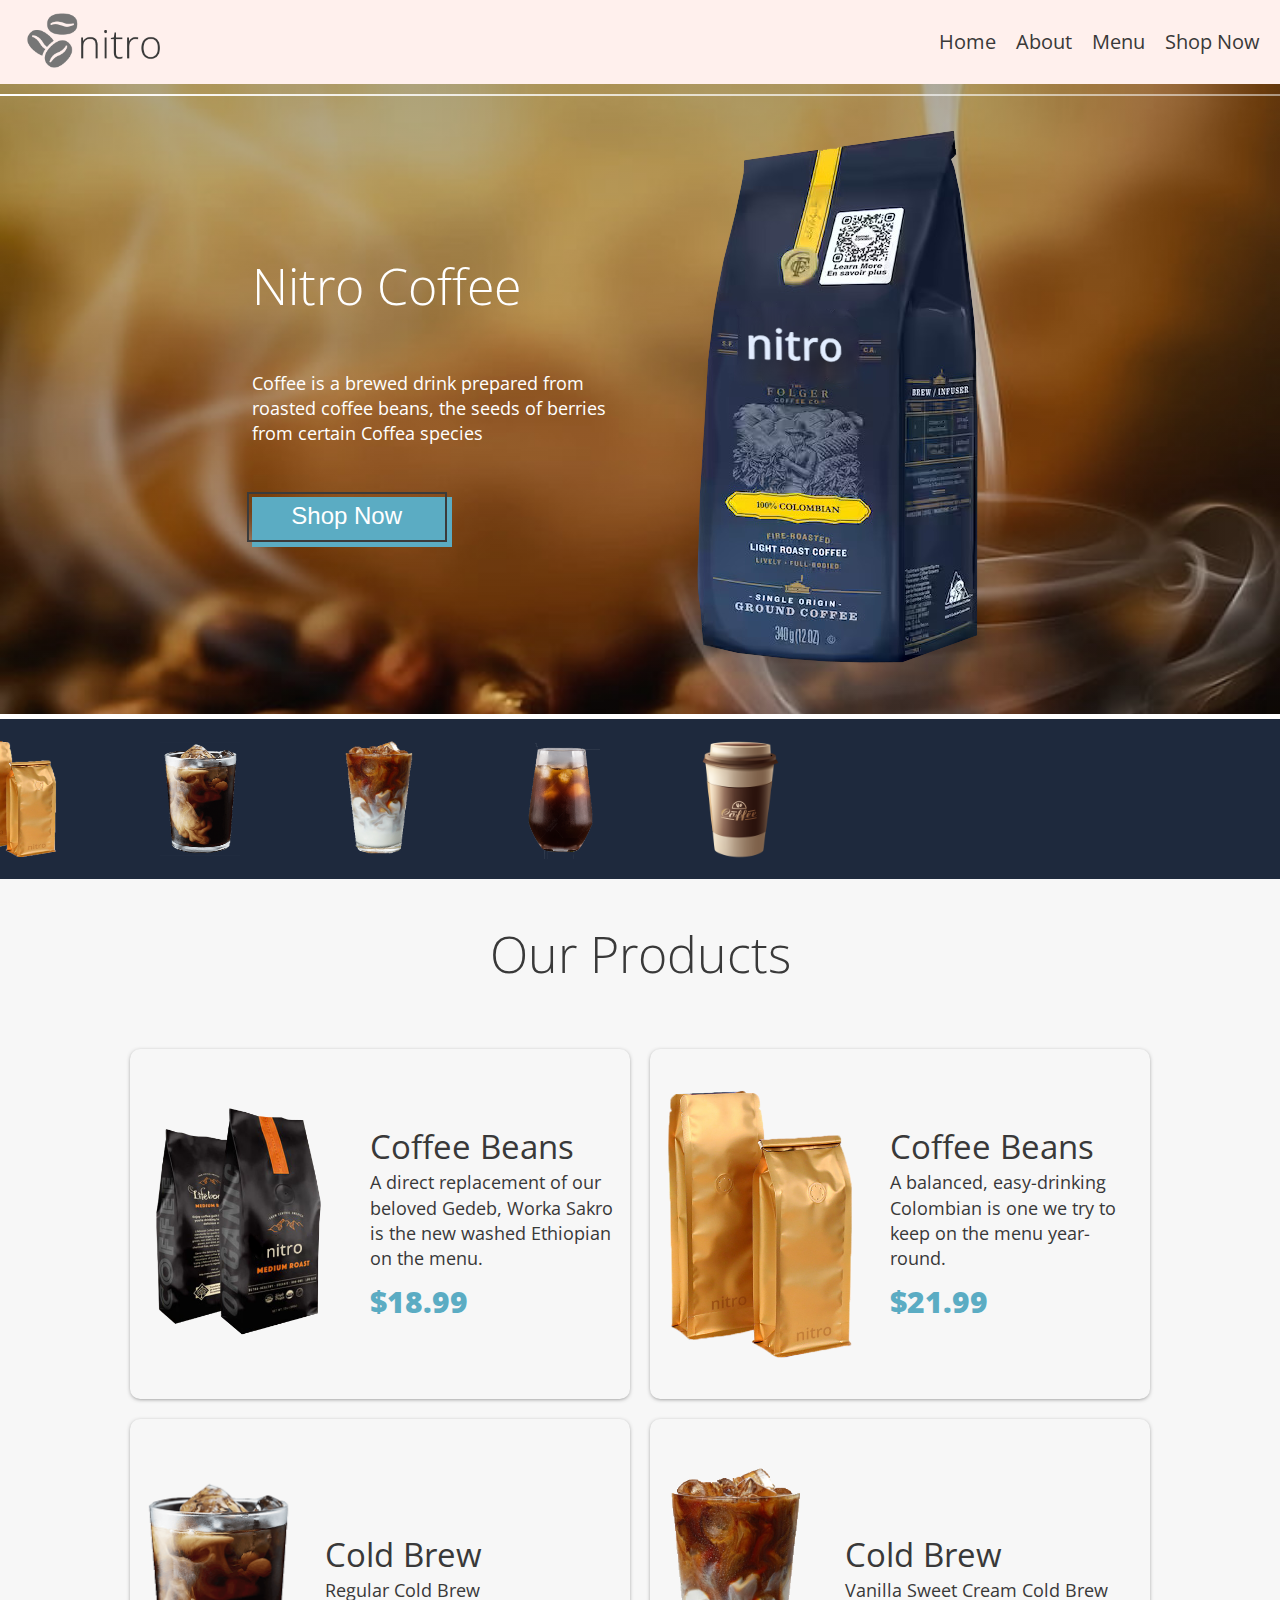
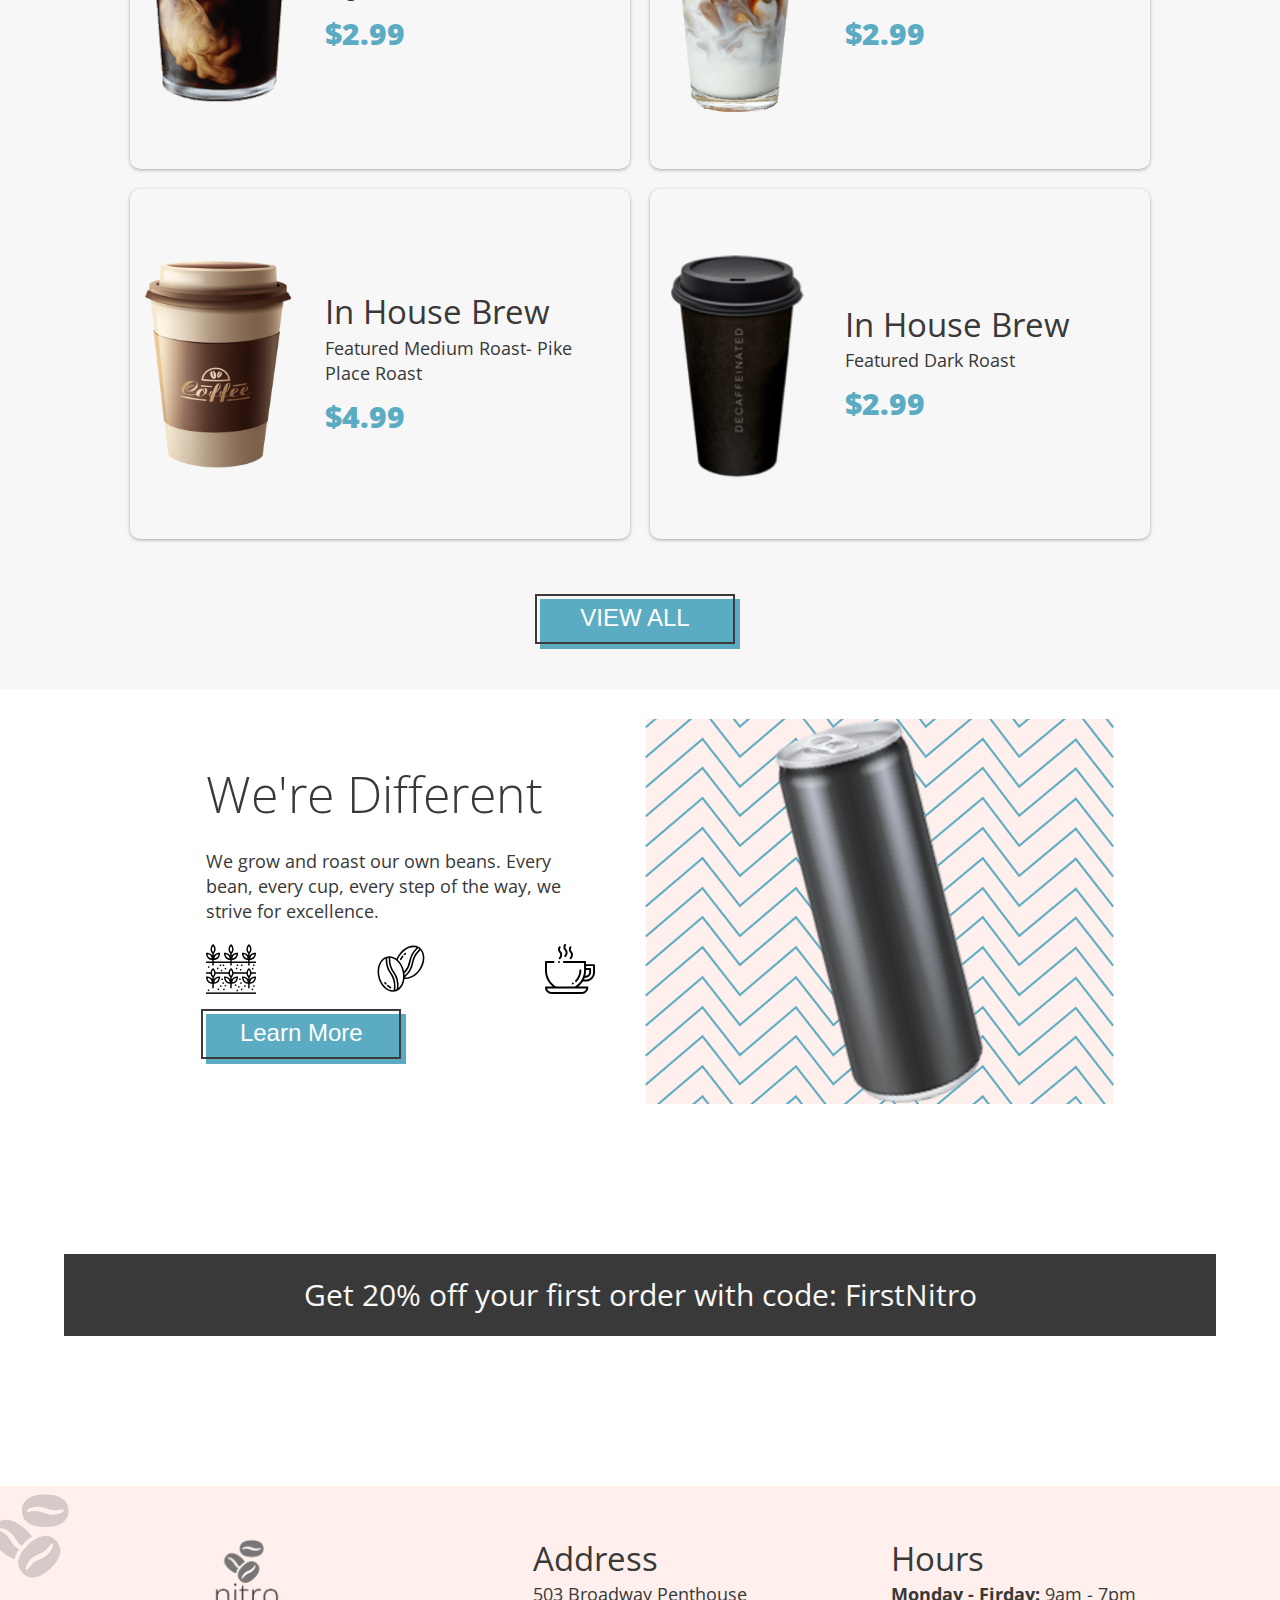
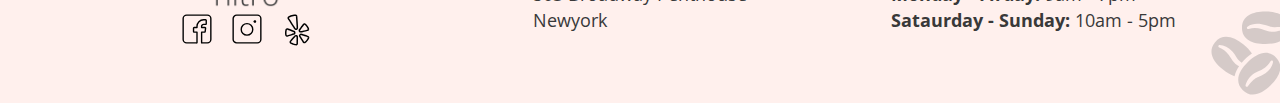
==== index.html @ 872d969d "start working with Git, Github, Scss" ====
<!DOCTYPE html>
<html lang="en">
  <head>
    <meta charset="UTF-8" />
    <meta name="viewport" content="width=device-width, initial-scale=1.0" />
    <link
      href="https://fonts.googleapis.com/css2?family=Open+Sans:ital,wght@0,300;0,400;0,600;0,700;1,400&display=swap"
      rel="stylesheet"
    />
    <link rel="stylesheet" href="./scss/landing.css" />
    <link rel="stylesheet" href="./scss/menu.css" />
    <link rel="stylesheet" href="./scss/query.css" />

    <title>Coffee Shop - Home</title>
  </head>

  <body>
    <header class="TwoNav&Hero">
      <nav class="TopNav">
        <div class="Logo">
          <a href="index.html"
            ><img
              class="LogoImg"
              alt="nitro"
              src="Assets/logos/coffee-beans-logo-with-name-h.png"
              width="150rem"
          /></a>
        </div>

        <div id="NavList">
          <ul class="NavList">
            <li>
              <a class="NavListItem AllLinks" href="index.html">Home</a>
            </li>
            <li>
              <a class="NavListItem AllLinks" href="./pages/about.html"
                >About</a
              >
            </li>
            <li>
              <a class="NavListItem AllLinks" href="./pages/menu.html">Menu</a>
            </li>
            <li>
              <a class="NavListItem AllLinks" href="./pages/shopnow.html"
                >Shop Now</a
              >
            </li>
          </ul>
        </div>

        <div class="dropdown" id="dropdownPart">
          <button onclick="myFunction()" class="dropbtn">Menu</button>
          <div id="myDropdown" class="dropdown-content">
            <a class="NavLink AllLinks" href="index.html">About</a>
            <a class="NavLink AllLinks" href="pages/menu.html">Menu</a>
            <a class="NavLink AllLinks" href="./pages/shopnow.html">Shop Now</a>
          </div>
        </div>
      </nav>

      <div id="light">
        <div id="lineh1"></div>
      </div>

      <div class="Hero">
        <div class="HeroTxtandBtn">
          <h1>Nitro Coffee</h1>
          <p>
            Coffee is a brewed drink prepared from roasted coffee beans, the
            seeds of berries from certain Coffea species
          </p>

          <button class="btn">
            <a href="./pages/shopnow.html"
              ><span class="btntxtandborder">Shop Now</span></a
            >
          </button>
        </div>

        <div class="HeroImg" id="LandingHeroImg">
          <img
            src="Assets/images/DesignedVersion/package/package4.png"
            alt="coffeebeansbag"
            width="100%"
          />
        </div>
      </div>
    </header>

    <div id="ScrollingMenuwrap">
      <div id="ScrollingMenu" class="ScrollingMenu">
        <img
          src="./Assets/images/DesignedVersion/package/package4.png"
          alt="coffee Bean"
          width="100px"
          height="120px"
        />
        <img
          src="./Assets/images/DesignedVersion/package/package5.png"
          alt="coffee Bean"
          width="100px"
          height="120px"
        />
        <img
          src="./Assets/images/DesignedVersion/package/package6.png"
          alt="coffee Bean"
          width="100px"
          height="120px"
        />
        <img
          src="./Assets/images/DesignedVersion/package/package8.png"
          alt="coffee Bean"
          width="100px"
          height="120px"
        />
        <img
          src="./Assets/images/DesignedVersion/coldbrew/cold-brew1.png"
          alt="coffee Bean"
          width="80px"
          height="120px"
        />
        <img
          src="./Assets/images/DesignedVersion/coldbrew/cold-brew2.png"
          alt="coffee Bean"
          width="80px"
          height="120px"
        />
        <img
          src="./Assets/images/DesignedVersion/coldbrew/cold-brew3.png"
          alt="coffee Bean"
          width="80px"
          height="120px"
        />
        <img
          src="./Assets/images/DesignedVersion/coffeecup/coffeecup1.png"
          alt="coffee Bean"
          width="80px"
          height="120px"
        />
      </div>
    </div>

    <section class="OurProductSection">
      <h2>Our Products</h2>

      <div class="ProductCards">
        <article class="ProductCard">
          <img
            src="Assets/images/DesignedVersion/package/package5.png"
            alt="coffee beans bag"
            class="ProductImg"
            height="280px"
            width="200px"
          />
          <div>
            <h3>Coffee Beans</h3>
            <p>
              A direct replacement of our beloved Gedeb, Worka Sakro is the new
              washed Ethiopian on the menu.
            </p>
            <p class="ProductCardPrice">$18.99</p>
          </div>
        </article>

        <article class="ProductCard">
          <img
            src="Assets/images/DesignedVersion/package/package8.png"
            alt="coffee beans bag"
            class="ProductImg"
            height="280px"
            width="200px"
          />
          <div>
            <h3>Coffee Beans</h3>
            <p>
              A balanced, easy-drinking Colombian is one we try to keep on the
              menu year-round.
            </p>
            <p class="ProductCardPrice">$21.99</p>
          </div>
        </article>

        <article class="ProductCard">
          <img
            src="Assets/images/DesignedVersion/coldbrew/cold-brew1.png"
            alt="Cold Brew"
            class="ProductImg"
            height="280px"
            width="155px"
          />
          <div>
            <h3>Cold Brew</h3>
            <p>Regular Cold Brew</p>
            <p class="ProductCardPrice">$2.99</p>
          </div>
        </article>

        <article class="ProductCard">
          <img
            src="Assets/images/DesignedVersion/coldbrew/cold-brew2.png"
            alt="Cold Brew"
            class="ProductImg"
            height="280px"
            width="155px"
          />
          <div>
            <h3>Cold Brew</h3>
            <p>Vanilla Sweet Cream Cold Brew</p>
            <p class="ProductCardPrice">$2.99</p>
          </div>
        </article>

        <article class="ProductCard">
          <img
            src="Assets/images/DesignedVersion/coffeecup/coffeecup1.png"
            alt="In House Brew cup"
            class="ProductImg"
            height="280px"
            width="155px"
          />
          <div>
            <h3>In House Brew</h3>
            <p>Featured Medium Roast- Pike Place Roast</p>
            <p class="ProductCardPrice">$4.99</p>
          </div>
        </article>

        <article class="ProductCard">
          <img
            src="Assets/images/inhousebrew.png"
            alt="In House Brew cup"
            class="ProductImg"
            height="260px"
            width="155px"
          />
          <div>
            <h3>In House Brew</h3>
            <p>Featured Dark Roast</p>
            <p class="ProductCardPrice">$2.99</p>
          </div>
        </article>
      </div>

      <button class="btn">
        <a href="./pages/menu.html"
          ><span class="btntxtandborder">VIEW ALL</span></a
        >
      </button>
    </section>

    <section class="LearnMore">
      <div class="LearnMoreLeft">
        <h2 class="LearnMoreHeading">We're Different</h2>
        <p class="LearnMoreParagraph">
          We grow and roast our own beans. Every bean, every cup, every step of
          the way, we strive for excellence.
        </p>
        <div class="LearnMoreLogos">
          <img
            src="Assets/images/planting.svg"
            alt="planting Icon"
            width="50px"
          />
          <img
            src="Assets/images/coffee-beans.svg"
            alt="coffee beansg Icon"
            width="50px"
          />
          <img
            src="Assets/images/coffee-cup.svg"
            alt="coffee cup Icon"
            width="50px"
          />
        </div>

        <button class="btn LearnMoreBtn">
          <a href="./pages/about.html"
            ><span class="btntxtandborder">Learn More</span></a
          >
        </button>
      </div>

      <div class="LearnMoreRight" id="LearnMoreRight">
        <img
          src="Assets/images/tiltedcan.png"
          alt="tiltedcan"
          class="LearnMoreTiltedCan"
        />
      </div>
    </section>

    <section class="discount">
      <div class="discountbox">
        <p>Get 20% off your first order with code: FirstNitro</p>
      </div>
    </section>

    <footer class="Footer">
      <div class="FooterLogos">
        <div class="LogoFooter">
          <a href="index.html"
            ><img
              class="LogoImg"
              alt="nitro"
              src="Assets/logos/coffee-beans-logo-with-name-v.png"
              width="80rem"
          /></a>
        </div>
        <div class="SocialMedImg">
          <a href="https://www.facebook.com/" class="AllLinks" target="_blank"
            ><img
              src="Assets/logos/Facebook-Icon.svg"
              alt="Facebook Icon"
              width="30px"
              class=""
          /></a>

          <a href="https://www.instageram.com/" class="AllLinks" target="_blank"
            ><img
              src="Assets/logos/Instagram-Icon.svg"
              alt="Instageram Icon"
              width="30px"
              class=""
          /></a>

          <a href="https://www.Yelp.com/" class="AllLinks" target="_blank"
            ><img
              src="Assets/logos/Yelp-Icon.svg"
              alt="Yelp Icon"
              width="30px"
              class=""
          /></a>
        </div>
      </div>

      <div class="address">
        <h3>Address</h3>
        <p>
          503 Broadway Penthouse<br />
          Newyork
        </p>
      </div>

      <div class="hours">
        <h3>Hours</h3>
        <p>
          <b>Monday - Firday:</b> 9am - 7pm<br />
          <b>Sataurday - Sunday:</b> 10am - 5pm
        </p>
      </div>

      <div id="FooterTransparentBeen">
        <img
          src="./Assets/logos/coffee-beans-logo-and-footer.svg"
          alt="Coffee Bean"
          class="FooterCoffeeBeanBackground FooterCoffeeBeanBackgroundRight"
        />
        <img
          src="./Assets/logos/coffee-beans-logo-and-footer.svg"
          alt="Coffee Bean"
          class="FooterCoffeeBeanBackground FooterCoffeeBeanBackgroundLeft"
        />
      </div>
    </footer>

    <script>
      /* When the user clicks on the button, 
      toggle between hiding and showing the dropdown content */
      function myFunction() {
        document.getElementById("myDropdown").classList.toggle("show");
      }

      // Close the dropdown if the user clicks outside of it
      window.onclick = function (event) {
        if (!event.target.matches(".dropbtn")) {
          var dropdowns = document.getElementsByClassName("dropdown-content");
          var i;
          for (i = 0; i < dropdowns.length; i++) {
            var openDropdown = dropdowns[i];
            if (openDropdown.classList.contains("show")) {
              openDropdown.classList.remove("show");
            }
          }
        }
      };
    </script>
  </body>
</html>
---- scss/landing.css ----
/* Name: Coffee Shop

---01 TYPOGRAPHY SYSTEM
*********************************

Open Sans Light 300
Open Sans Regular 400
Open Sans Regular Italic 400
Open Sans Bold 700

---02 COLORS
***********************************
-Primary colors:
#5BACC3 - #FFF0ED
-Neutral colors:
#393939 - #F7F7F7 - #FFF

*/
/*************************************/
/* General rules */
/*************************************/
* {
  margin: 0;
  padding: 0;
  box-sizing: border-box;
  text-decoration: none;
}

html {
  font-size: 62.5%;
  overflow-x: hidden;
}

body {
  font-family: "Open Sans";
  line-height: 1.4;
  font-weight: 400;
  color: #393939;
  overflow-x: hidden;
  transition: all 0.3s;
}

ul,
a {
  text-decoration: none;
  list-style: none;
  color: inherit;
  padding: 0;
}

h1,
h2 {
  font-size: 5rem;
  font-weight: 300;
}

h3 {
  font-size: 3.3rem;
  font-weight: 400;
}

p {
  font-size: 1.8rem;
}

.AllLinks:link,
.AllLinks:visited {
  text-decoration: none;
  display: inline-block;
  font-size: 2rem;
}

.AllLinks:hover,
.AllLinks:active {
  color: #5bacc3;
  padding: 0.05rem 0.05rem;
  box-shadow: 0 0.1rem 0rem 0rem;
}

.btn {
  padding: 0.8rem 2rem;
  background-color: #5bacc3;
  color: white;
  border: none;
  text-decoration: none;
  font-size: 2.4rem;
  width: 20rem;
  height: 5rem;
  position: relative;
  display: flex;
  justify-content: flex-start;
}

.btntxtandborder {
  width: 20rem;
  height: 5rem;
  background-color: transparent;
  border: 2px solid rgb(59, 59, 59);
  padding: 0.8rem 2rem;
  position: absolute;
  top: -0.5rem;
  left: -0.5rem;
}

.btntxtandborder:hover {
  cursor: pointer;
  border: 2px solid rgb(255, 255, 255);
}

.btntxtandborder:active {
  transform: translate(0.5rem, 0.5rem);
}

hr {
  border-top: 0.1rem solid rgb(255, 255, 255);
  border-bottom: 0.2rem solid #393939;
}

#HomeButton {
  visibility: hidden;
}

/*************************************/
/* Navigation bar */
/*************************************/
.Logo,
.TopNav,
.NavList {
  display: flex;
  align-items: center;
}

.NavList {
  gap: 2rem;
}

.TopNav {
  justify-content: space-between;
  align-items: center;
  gap: 6rem;
  padding: 0.8rem 2rem;
  background-color: #fff0ed;
}

/**************************/
/* Dropdown Button  */
/**************************/
#dropdownPart {
  display: none;
}

.dropdown {
  z-index: 999;
}

.dropbtn {
  cursor: pointer;
  font-size: 2.2rem;
  font-weight: 600;
  right: 0rem;
  top: 0.5rem;
  background-color: #5bacc3;
  border: none;
  padding: 0.5rem 5rem 0.5rem 0.5rem;
  position: fixed;
  color: #fff0ed;
}

.dropbtn:hover,
.dropbtn:focus {
  background-color: #393939;
}

.dropdown-content {
  width: 30vw;
  height: 30vh;
  margin-top: 4rem;
  display: none;
  /* position: absolute; */
  font-size: 2.4rem;
  background-color: #5bacc3;
  box-shadow: 0px 0.5rem 0.5rem 0px rgba(62, 62, 62, 0.2);
  z-index: 999;
  padding-left: 1rem;
}

.dropdown-content a {
  color: #f7f7f7;
  /* padding: 1rem 1rem; */
  text-decoration: none;
  /* display: flex; */
}

.dropdown-content a:hover {
  background-color: #ddd;
}

.show {
  display: flex;
  flex-direction: column;
  justify-content: center;
  align-items: center;
  gap: 1rem;
  transition: all 0.3s ease-in;
  position: fixed;
  right: 0rem;
  top: 1.5rem;
}

/*************************************/
/* Footer */
/*************************************/
.Footer {
  background-color: #fff0ed;
  display: grid;
  grid-template-columns: 1fr 1fr 1fr;
  grid-template-rows: 1fr;
  justify-content: space-around;
  justify-items: center;
  padding: 5rem;
  position: relative;
}

.FooterLogos {
  display: flex;
  flex-direction: column;
  align-items: center;
}

.SocialMedImg {
  display: flex;
  gap: 2rem;
}

.FooterCoffeeBeanBackground {
  position: absolute;
  opacity: 30%;
  width: 10rem;
}

.FooterCoffeeBeanBackgroundRight {
  top: 0;
  left: -2rem;
}

.FooterCoffeeBeanBackgroundLeft {
  bottom: 0;
  right: -2rem;
}

/*************************************/
/* Hero Section */
/*************************************/
.Hero {
  background-image: linear-gradient(rgba(34, 34, 34, 0.366), rgba(40, 40, 40, 0.1)), url(../Assets/images/DesignedVersion/hero/coffee-beans-couple-wallpaper-preview.jpg);
  /* background-color: #fff0ed; */
  background-size: cover;
  background-position: center;
  color: white;
  width: 100vw;
  height: 70vh;
  display: grid;
  grid-template-columns: 1fr 2fr 2fr 1fr;
  grid-template-rows: 1fr;
  gap: 1rem;
  align-items: center;
  padding: 0 5rem;
  overflow: hidden;
}

.HeroTxtandBtn {
  display: flex;
  flex-direction: column;
  gap: 5rem;
  grid-column: 2;
}

.HeroImg {
  grid-column: 3;
  justify-self: center;
}

/*************************************/
/* light animation */
/*************************************/
#light {
  position: relative;
  top: 10px;
}

#lineh1 {
  position: absolute;
  left: 0;
  height: 2px;
  width: 100vw;
  background: linear-gradient(to right, #ffffff, rgba(248, 248, 248, 0.5019607843));
  animation: lineH 4s 2s infinite linear;
}

@keyframes lineH {
  0% {
    width: 0%;
  }
  100% {
    width: 95%;
    opacity: 0;
  }
}
/*************************************/
/* ScrollingMenu */
/*************************************/
#ScrollingMenuwrap {
  padding: 2rem 1rem;
  background-color: #1e293d;
  margin-top: 0.5rem;
  height: 16rem;
  position: relative;
  /* overflow: hidden; */
}

#ScrollingMenu {
  display: flex;
  justify-content: space-between;
  gap: 10rem;
  position: absolute;
  left: -50%;
  animation: ScrollingMenuAnimatin 30s 0s infinite linear;
}

@keyframes ScrollingMenuAnimatin {
  100% {
    left: 100%;
  }
}
/*************************************/
/* Our Product Section */
/*************************************/
.OurProductSection {
  background-color: #f7f7f7;
  display: flex;
  flex-direction: column;
  gap: 6rem;
  padding: 4rem 5rem;
  align-items: center;
}

.ProductCards {
  display: grid;
  grid-template-columns: 1fr 1fr 1fr;
  grid-template-rows: 1fr 1fr;
  gap: 1rem;
}

.ProductCard {
  width: 50rem;
  height: 35rem;
  padding: 1rem 1rem;
  border-radius: 1rem;
  box-shadow: 0 0.1rem 0.5rem -0.2rem;
  box-shadow: rgba(0, 0, 0, 0.25);
  display: flex;
  justify-content: start;
  align-items: center;
  gap: 3rem;
}

.ProductImg {
  -o-object-fit: contain;
     object-fit: contain;
}

.ProductCardPrice {
  font-weight: 800;
  color: #5bacc3;
  font-size: 3rem;
  margin-top: 1rem;
}

/*************************************/
/* LearnMore */
/*************************************/
.LearnMore {
  display: grid;
  grid-template-columns: 1fr 1.5fr 1.5fr 1fr;
  grid-row: 1fr;
  gap: 3rem;
  margin: 3rem 0;
  justify-content: center;
}

.LearnMoreLeft {
  grid-column: 2;
  display: flex;
  flex-direction: column;
  gap: 2rem;
  padding: 4rem;
  align-content: center;
  justify-items: start;
}

.LearnMoreLogos {
  display: flex;
  justify-content: space-between;
}

.LearnMoreBtn {
  align-self: flex-start;
}

.LearnMoreRight {
  background-image: url(../Assets/images/coldbrewbackground.png);
  background-position: center;
  background-repeat: no-repeat;
  background-size: cover;
  grid-column: 3;
  display: flex;
  align-content: center;
  justify-content: center;
}

.LearnMoreTiltedCan {
  position: relative;
  animation: 2s linear 0s infinite normal spin;
}

@keyframes spin {
  from {
    transform: rotate(0deg);
  }
  to {
    transform: rotate(360deg);
  }
}
/*************************************/
/* discount */
/*************************************/
.discountbox {
  color: #f7f7f7;
  background-color: #393939;
  padding: 2rem;
  margin: 15rem auto;
  width: 90%;
  overflow: hidden;
  animation: DiscountLineAnimation 1.5s 0s infinite normal;
}

@keyframes DiscountLineAnimation {
  0% {
    background-color: red;
  }
  100% {
    background-color: #393939;
  }
}
div.discountbox > p {
  font-size: 3rem;
  text-align: center;
}/*# sourceMappingURL=landing.css.map */
---- scss/menu.css ----
/* Name: Coffee Shop

---01 TYPOGRAPHY SYSTEM
*********************************

Open Sans Light 300
Open Sans Regular 400
Open Sans Regular Italic 400
Open Sans Bold 700

---02 COLORS
***********************************
-Primary colors:
#5BACC3 - #FFF0ED
-Neutral colors:
#393939 - #F7F7F7 - #FFF

*/
/*************************************/
/* General rules */
/*************************************/
* {
  margin: 0;
  padding: 0;
  box-sizing: border-box;
  text-decoration: none;
}

html {
  font-size: 62.5%;
  overflow-x: hidden;
}

body {
  font-family: "Open Sans";
  line-height: 1.4;
  font-weight: 400;
  color: #393939;
  overflow-x: hidden;
  transition: all 0.3s;
}

ul,
a {
  text-decoration: none;
  list-style: none;
  color: inherit;
  padding: 0;
}

h1,
h2 {
  font-size: 5rem;
  font-weight: 300;
}

h3 {
  font-size: 3.3rem;
  font-weight: 400;
}

p {
  font-size: 1.8rem;
}

.AllLinks:link,
.AllLinks:visited {
  text-decoration: none;
  display: inline-block;
  font-size: 2rem;
}

.AllLinks:hover,
.AllLinks:active {
  color: #5bacc3;
  padding: 0.05rem 0.05rem;
  box-shadow: 0 0.1rem 0rem 0rem;
}

.btn {
  padding: 0.8rem 2rem;
  background-color: #5bacc3;
  color: white;
  border: none;
  text-decoration: none;
  font-size: 2.4rem;
  width: 20rem;
  height: 5rem;
  position: relative;
  display: flex;
  justify-content: flex-start;
}

.btntxtandborder {
  width: 20rem;
  height: 5rem;
  background-color: transparent;
  border: 2px solid rgb(59, 59, 59);
  padding: 0.8rem 2rem;
  position: absolute;
  top: -0.5rem;
  left: -0.5rem;
}

.btntxtandborder:hover {
  cursor: pointer;
  border: 2px solid rgb(255, 255, 255);
}

.btntxtandborder:active {
  transform: translate(0.5rem, 0.5rem);
}

hr {
  border-top: 0.1rem solid rgb(255, 255, 255);
  border-bottom: 0.2rem solid #393939;
}

#HomeButton {
  visibility: hidden;
}

/*************************************/
/* Navigation bar */
/*************************************/
.Logo,
.TopNav,
.NavList {
  display: flex;
  align-items: center;
}

.NavList {
  gap: 2rem;
}

.TopNav {
  justify-content: space-between;
  align-items: center;
  gap: 6rem;
  padding: 0.8rem 2rem;
  background-color: #fff0ed;
}

/**************************/
/* Dropdown Button  */
/**************************/
#dropdownPart {
  display: none;
}

.dropdown {
  z-index: 999;
}

.dropbtn {
  cursor: pointer;
  font-size: 2.2rem;
  font-weight: 600;
  right: 0rem;
  top: 0.5rem;
  background-color: #5bacc3;
  border: none;
  padding: 0.5rem 5rem 0.5rem 0.5rem;
  position: fixed;
  color: #fff0ed;
}

.dropbtn:hover,
.dropbtn:focus {
  background-color: #393939;
}

.dropdown-content {
  width: 30vw;
  height: 30vh;
  margin-top: 4rem;
  display: none;
  /* position: absolute; */
  font-size: 2.4rem;
  background-color: #5bacc3;
  box-shadow: 0px 0.5rem 0.5rem 0px rgba(62, 62, 62, 0.2);
  z-index: 999;
  padding-left: 1rem;
}

.dropdown-content a {
  color: #f7f7f7;
  /* padding: 1rem 1rem; */
  text-decoration: none;
  /* display: flex; */
}

.dropdown-content a:hover {
  background-color: #ddd;
}

.show {
  display: flex;
  flex-direction: column;
  justify-content: center;
  align-items: center;
  gap: 1rem;
  transition: all 0.3s ease-in;
  position: fixed;
  right: 0rem;
  top: 1.5rem;
}

/*************************************/
/* Footer */
/*************************************/
.Footer {
  background-color: #fff0ed;
  display: grid;
  grid-template-columns: 1fr 1fr 1fr;
  grid-template-rows: 1fr;
  justify-content: space-around;
  justify-items: center;
  padding: 5rem;
  position: relative;
}

.FooterLogos {
  display: flex;
  flex-direction: column;
  align-items: center;
}

.SocialMedImg {
  display: flex;
  gap: 2rem;
}

.FooterCoffeeBeanBackground {
  position: absolute;
  opacity: 30%;
  width: 10rem;
}

.FooterCoffeeBeanBackgroundRight {
  top: 0;
  left: -2rem;
}

.FooterCoffeeBeanBackgroundLeft {
  bottom: 0;
  right: -2rem;
}

/*************************************/
/* Hero Menu Page */
/*************************************/
.HeroMenuPage {
  background-image: url(../Assets/images/coffee-circle.jpg);
  background-position: center;
  background-repeat: no-repeat;
  background-size: cover;
  width: 100vw;
  height: 80vh;
  color: #fdf2e9;
  display: flex;
  justify-content: center;
}

.HeroMenuPageText {
  background-color: #393939;
  width: 100vw;
  height: 6rem;
  display: flex;
  justify-content: center;
}

/*************************************/
/* Second Navigation bar */
/*************************************/
.SecondNav {
  color: #ffffff;
  background-color: #393939;
  padding: 1.5rem 2rem;
  display: flex;
  justify-content: center;
}

.SecondNavList {
  display: flex;
  gap: 3rem;
}

.vl {
  border-left: 0.5rem solid #5bacc3;
}

/*************************************/
/* Menu Items Decription */
/*************************************/
.MenuItemsDecription {
  display: grid;
  grid-template-columns: 1fr 2fr 1fr;
}

.HotDrink,
.ColdDrink,
.Pasteries {
  display: flex;
  flex-direction: column;
  gap: 3rem;
  align-items: center;
  text-align: center;
  padding: 5rem 3rem;
}

.HotDrink,
.Pasteries,
.ColdDrink {
  grid-column: 2;
}

.MenuItemsDecriptionB1 {
  background-image: linear-gradient(rgba(34, 34, 34, 0.8), rgba(40, 40, 40, 0.6)), url(../Assets/images/DesignedVersion/hero/MenuPageHotDrinkHero2.jpg);
  background-size: cover;
  background-position: center;
  color: rgb(214, 214, 214);
}

.MenuItemsDecriptionB2 {
  background-image: linear-gradient(rgba(34, 34, 34, 0.8), rgba(40, 40, 40, 0.5)), url(../Assets/images/DesignedVersion/hero/MenuPageColdBrewHero2.jpeg);
  background-size: cover;
  background-position: center;
  color: rgb(214, 214, 214);
  border-top: 2rem solid #fdf2e9;
  border-bottom: 2rem solid #fdf2e9;
}

.MenuItemsDecriptionB3 {
  background-image: linear-gradient(rgba(34, 34, 34, 0.8), rgba(40, 40, 40, 0.6)), url(../Assets/images/DesignedVersion/hero/MenuPagePasteriesHero2.jpg);
  background-size: cover;
  background-position: center;
  color: rgb(214, 214, 214);
}

.price {
  color: #5bacc3;
  font-weight: bold;
}/*# sourceMappingURL=menu.css.map */
---- scss/query.css ----
/* Name: Coffee Shop

---01 TYPOGRAPHY SYSTEM
*********************************

Open Sans Light 300
Open Sans Regular 400
Open Sans Regular Italic 400
Open Sans Bold 700

---02 COLORS
***********************************
-Primary colors:
#5BACC3 - #FFF0ED
-Neutral colors:
#393939 - #F7F7F7 - #FFF

*/
/*************************************/
/* General rules */
/*************************************/
* {
  margin: 0;
  padding: 0;
  box-sizing: border-box;
  text-decoration: none;
}

html {
  font-size: 62.5%;
  overflow-x: hidden;
}

body {
  font-family: "Open Sans";
  line-height: 1.4;
  font-weight: 400;
  color: #393939;
  overflow-x: hidden;
  transition: all 0.3s;
}

ul,
a {
  text-decoration: none;
  list-style: none;
  color: inherit;
  padding: 0;
}

h1,
h2 {
  font-size: 5rem;
  font-weight: 300;
}

h3 {
  font-size: 3.3rem;
  font-weight: 400;
}

p {
  font-size: 1.8rem;
}

.AllLinks:link,
.AllLinks:visited {
  text-decoration: none;
  display: inline-block;
  font-size: 2rem;
}

.AllLinks:hover,
.AllLinks:active {
  color: #5bacc3;
  padding: 0.05rem 0.05rem;
  box-shadow: 0 0.1rem 0rem 0rem;
}

.btn {
  padding: 0.8rem 2rem;
  background-color: #5bacc3;
  color: white;
  border: none;
  text-decoration: none;
  font-size: 2.4rem;
  width: 20rem;
  height: 5rem;
  position: relative;
  display: flex;
  justify-content: flex-start;
}

.btntxtandborder {
  width: 20rem;
  height: 5rem;
  background-color: transparent;
  border: 2px solid rgb(59, 59, 59);
  padding: 0.8rem 2rem;
  position: absolute;
  top: -0.5rem;
  left: -0.5rem;
}

.btntxtandborder:hover {
  cursor: pointer;
  border: 2px solid rgb(255, 255, 255);
}

.btntxtandborder:active {
  transform: translate(0.5rem, 0.5rem);
}

hr {
  border-top: 0.1rem solid rgb(255, 255, 255);
  border-bottom: 0.2rem solid #393939;
}

#HomeButton {
  visibility: hidden;
}

/*************************************/
/* Navigation bar */
/*************************************/
.Logo,
.TopNav,
.NavList {
  display: flex;
  align-items: center;
}

.NavList {
  gap: 2rem;
}

.TopNav {
  justify-content: space-between;
  align-items: center;
  gap: 6rem;
  padding: 0.8rem 2rem;
  background-color: #fff0ed;
}

/**************************/
/* Dropdown Button  */
/**************************/
#dropdownPart {
  display: none;
}

.dropdown {
  z-index: 999;
}

.dropbtn {
  cursor: pointer;
  font-size: 2.2rem;
  font-weight: 600;
  right: 0rem;
  top: 0.5rem;
  background-color: #5bacc3;
  border: none;
  padding: 0.5rem 5rem 0.5rem 0.5rem;
  position: fixed;
  color: #fff0ed;
}

.dropbtn:hover,
.dropbtn:focus {
  background-color: #393939;
}

.dropdown-content {
  width: 30vw;
  height: 30vh;
  margin-top: 4rem;
  display: none;
  /* position: absolute; */
  font-size: 2.4rem;
  background-color: #5bacc3;
  box-shadow: 0px 0.5rem 0.5rem 0px rgba(62, 62, 62, 0.2);
  z-index: 999;
  padding-left: 1rem;
}

.dropdown-content a {
  color: #f7f7f7;
  /* padding: 1rem 1rem; */
  text-decoration: none;
  /* display: flex; */
}

.dropdown-content a:hover {
  background-color: #ddd;
}

.show {
  display: flex;
  flex-direction: column;
  justify-content: center;
  align-items: center;
  gap: 1rem;
  transition: all 0.3s ease-in;
  position: fixed;
  right: 0rem;
  top: 1.5rem;
}

/*************************************/
/* Footer */
/*************************************/
.Footer {
  background-color: #fff0ed;
  display: grid;
  grid-template-columns: 1fr 1fr 1fr;
  grid-template-rows: 1fr;
  justify-content: space-around;
  justify-items: center;
  padding: 5rem;
  position: relative;
}

.FooterLogos {
  display: flex;
  flex-direction: column;
  align-items: center;
}

.SocialMedImg {
  display: flex;
  gap: 2rem;
}

.FooterCoffeeBeanBackground {
  position: absolute;
  opacity: 30%;
  width: 10rem;
}

.FooterCoffeeBeanBackgroundRight {
  top: 0;
  left: -2rem;
}

.FooterCoffeeBeanBackgroundLeft {
  bottom: 0;
  right: -2rem;
}

/******************************************************/
/* BELOW 1500px (Landscape Tablets) */
/******************************************************/
@media (max-width: 94rem) {
  /*********** Our Product Section***********/
  .ProductCards {
    display: grid;
    grid-template-columns: 1fr 1fr;
    grid-template-rows: 1fr 1fr 1fr;
    gap: 2rem;
  }
  /************ LearnMore **********/
  .LearnMore {
    grid-template-columns: 1fr 3fr 3fr 1fr;
    gap: 1rem;
  }
}
/******************************************************/
/* BELOW 1200px (Landscape Tablets) */
/******************************************************/
@media (max-width: 75rem) {
  /* ******************Hero**************** */
  html {
    font-size: 60%;
  }
  .Hero {
    grid-template-columns: 1fr 3fr 3fr 1fr;
    gap: 1rem;
  }
  .HeroTxtandBtn {
    grid-column: 2;
  }
  .HeroImg {
    grid-column: 3;
    width: 90%;
  }
  /************ LearnMore **********/
  .LearnMore {
    grid-template-columns: 1fr 1fr;
    gap: 1rem;
  }
  .LearnMoreLeft {
    grid-column: 1;
  }
  .LearnMoreRight {
    grid-column: 2;
  }
}
/******************************************************/
/* BELOW 1050px (Landscape Tablets) */
/******************************************************/
@media (max-width: 65.5rem) {
  /* ******************Hero**************** */
  .Hero {
    grid-template-columns: 3fr 3fr;
    gap: 1rem;
  }
  .HeroTxtandBtn {
    grid-column: 1;
  }
  .HeroImg {
    grid-column: 2;
    width: 80%;
  }
  /************ Our Product Section**********/
  .ProductCards {
    display: grid;
    grid-template-columns: 1fr;
    grid-template-rows: repeat(6, 1fr);
    gap: 2rem;
  }
  .ProductCard {
    width: 70rem;
    height: 30rem;
  }
  /************ LearnMore **********/
  .LearnMore {
    margin: 3rem 1rem 1rem 1rem;
  }
  .LearnMoreLeft {
    padding: 2rem 1rem 2rem 1rem;
  }
  .LearnMoreRight {
    padding: 1rem;
  }
  /* ********Menu Items Decription********* */
  .MenuItemsDecription {
    grid-template-columns: 1fr 8fr 1fr;
  }
  /***************** Footer****************/
  .Footer {
    display: grid;
    grid-template-columns: 1fr;
    grid-template-rows: 1.5fr 1fr 1fr;
    gap: 1rem;
    align-content: center;
    align-items: center;
    text-align: center;
    padding: 0.5rem 0px 10rem 0px;
  }
  .FooterLogos {
    margin-bottom: 1rem;
    padding: 0.5rem;
    border-bottom: 0.5rem solid #393939;
  }
}
/******************************************************/
/* BELOW 1050px (Landscape Tablets) */
/******************************************************/
@media screen and (max-device-width: 65.5rem) and (orientation: landscape) {
  /* ******************Hero**************** */
  .Hero {
    grid-template-columns: 1;
    padding-top: 1rem;
    height: 50vh;
  }
  .HeroTxtandBtn > p {
    display: none;
  }
  .HeroImg {
    display: none;
  }
  /* ******************Scrolling Menu**************** */
  #ScrollingMenuwrap {
    height: 10rem;
    padding: 0.5rem;
  }
  #ScrollingMenu {
    gap: 5rem;
  }
  #ScrollingMenu > img {
    width: 5rem;
    height: 8rem;
  }
}
/******************************************************/
/* BELOW 800px (Landscape Tablets) */
/******************************************************/
@media (max-width: 50rem) {
  /* ************Hero************** */
  html {
    font-size: 55%;
  }
  .Hero {
    grid-template-columns: 5fr 1fr;
  }
  #LandingHeroImg {
    display: none;
  }
  .HeroTxtandBtn {
    grid-column: 1;
    /* background: rgba(253, 242, 233, 0.587); */
  }
  /************ LearnMore **********/
  #LearnMoreRight {
    display: none;
  }
  .LearnMore {
    display: grid;
    grid-template-columns: 1fr;
    margin: 3rem 15rem 1rem 15rem;
  }
  .LearnMoreLeft {
    display: flex;
    flex-direction: column;
    align-items: center;
  }
  .LearnMoreBtn {
    align-self: center;
  }
  .LearnMoreLogos {
    gap: 3rem;
  }
  /********* Our Product Section*******/
  .ProductCard {
    width: 50rem;
    height: 30rem;
  }
  /* .ProductImg {
    height: 200px;
    width: auto;
  } */
}
/******************************************************/
/* BELOW 580px (Landscape Tablets) */
/******************************************************/
@media (max-width: 36.5rem) {
  h2,
  h1 {
    font-size: 4.5rem;
  }
  /* ************Hero************** */
  .Hero {
    grid-template-columns: 1fr;
  }
  /* **********Navigation Bar********* */
  #NavList {
    visibility: hidden;
  }
  /************ Our Product Section**********/
  .ProductCard {
    width: 30rem;
    height: 55rem;
    display: grid;
    grid-template-columns: 1fr;
    grid-template-rows: 1fr 1fr;
    gap: 1rem;
    justify-items: center;
    text-align: center;
  }
  /************ LearnMore **********/
  .LearnMore {
    display: grid;
    grid-template-columns: 1fr;
    margin: 3rem 3rem 1rem 3rem;
  }
  .LearnMoreBtn {
    justify-self: center;
  }
  #dropdownPart {
    display: flex;
    position: absolute;
    top: 0rem;
    right: 5rem;
  }
  .dropdown-content {
    width: 25vw;
    height: 20vh;
  }
}/*# sourceMappingURL=query.css.map */
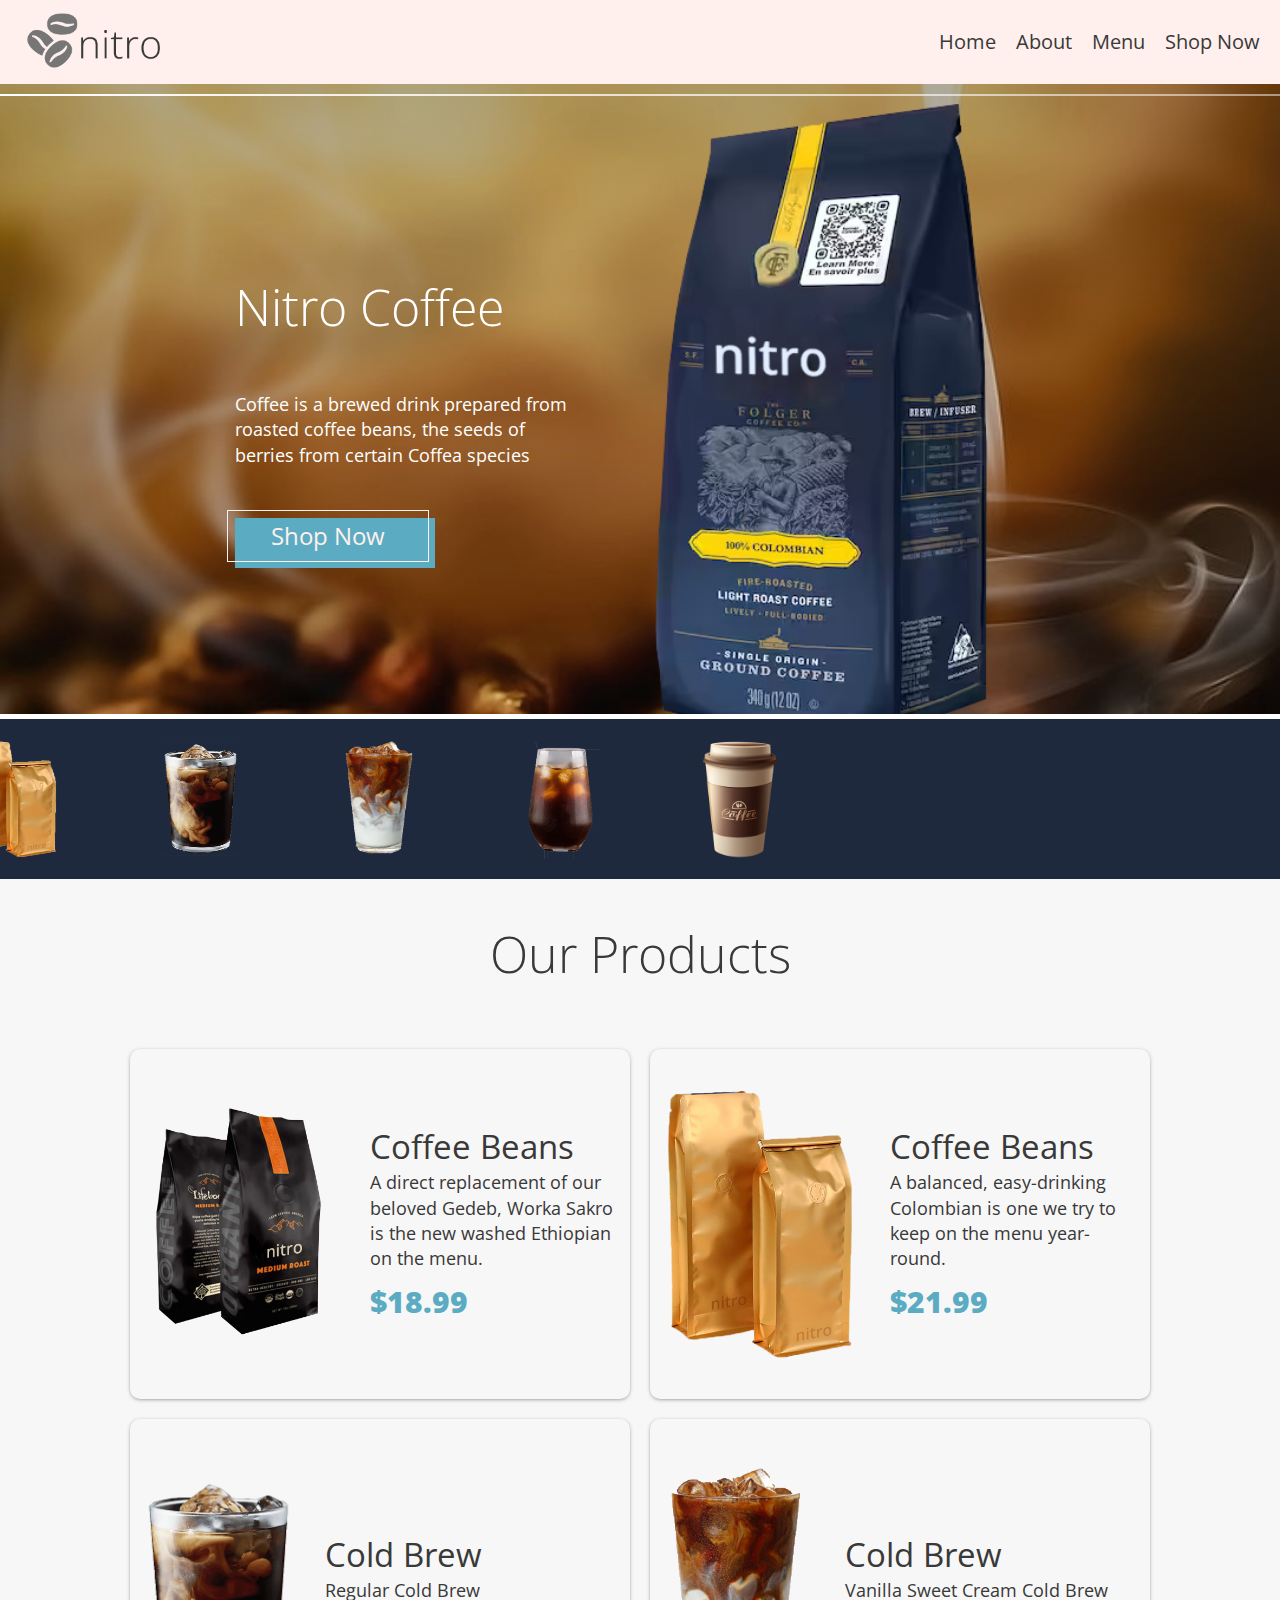
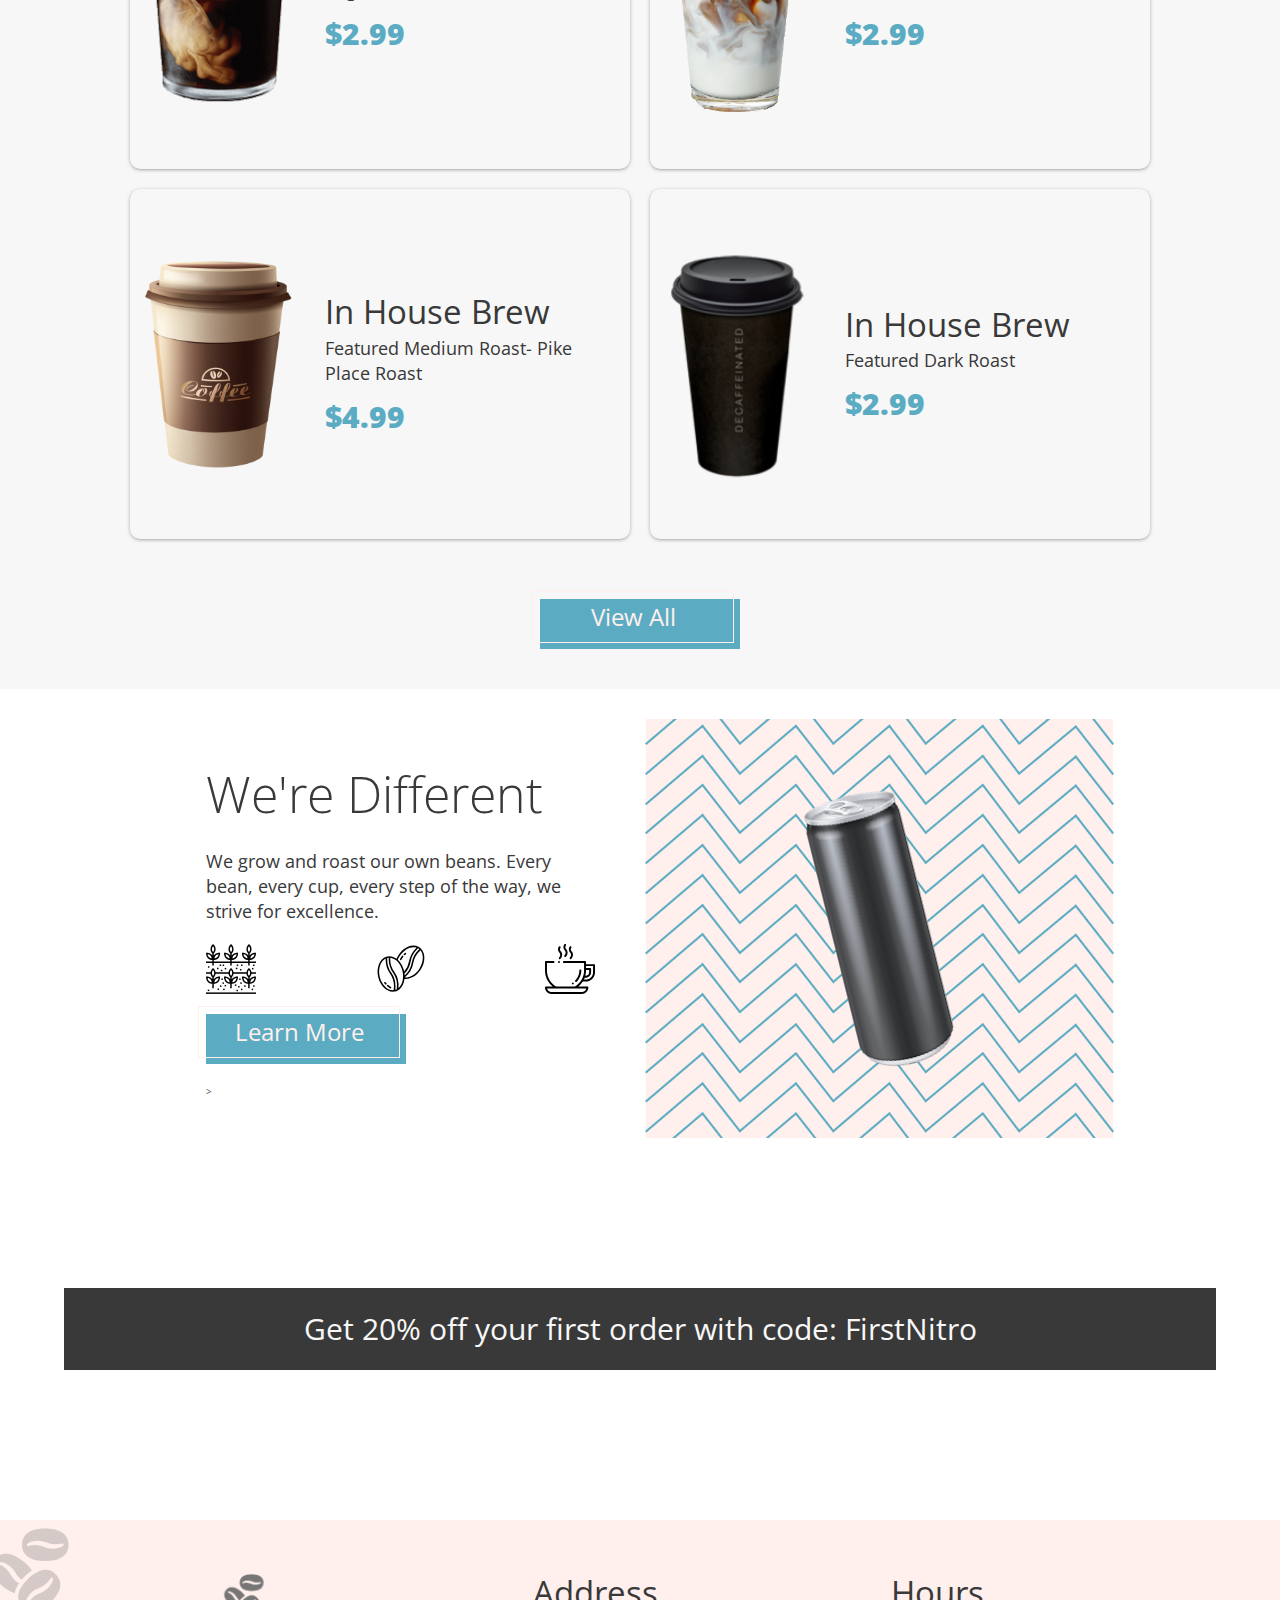
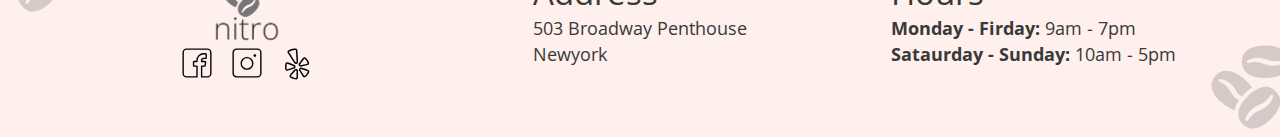
==== commit 78311c5d: "fixing Button Animation Effects" ====
--- a/index.html
+++ b/index.html
@@ -23,7 +23,7 @@
               class="LogoImg"
               alt="nitro"
               src="Assets/logos/coffee-beans-logo-with-name-h.png"
-              width="150rem"
+              width="150"
           /></a>
         </div>
 
@@ -70,18 +70,14 @@
             seeds of berries from certain Coffea species
           </p>
 
-          <button class="btn">
-            <a href="./pages/shopnow.html"
-              ><span class="btntxtandborder">Shop Now</span></a
-            >
-          </button>
+          <a class="btn" href="./pages/shopnow.html"></a>
         </div>
 
         <div class="HeroImg" id="LandingHeroImg">
           <img
             src="Assets/images/DesignedVersion/package/package4.png"
             alt="coffeebeansbag"
-            width="100%"
+            width="450"
           />
         </div>
       </div>
@@ -92,50 +88,50 @@
         <img
           src="./Assets/images/DesignedVersion/package/package4.png"
           alt="coffee Bean"
-          width="100px"
-          height="120px"
+          width="100"
+          height="120"
         />
         <img
           src="./Assets/images/DesignedVersion/package/package5.png"
           alt="coffee Bean"
-          width="100px"
-          height="120px"
+          width="100"
+          height="120"
         />
         <img
           src="./Assets/images/DesignedVersion/package/package6.png"
           alt="coffee Bean"
-          width="100px"
-          height="120px"
+          width="100"
+          height="120"
         />
         <img
           src="./Assets/images/DesignedVersion/package/package8.png"
           alt="coffee Bean"
-          width="100px"
-          height="120px"
+          width="100"
+          height="120"
         />
         <img
           src="./Assets/images/DesignedVersion/coldbrew/cold-brew1.png"
           alt="coffee Bean"
-          width="80px"
-          height="120px"
+          width="80"
+          height="120"
         />
         <img
           src="./Assets/images/DesignedVersion/coldbrew/cold-brew2.png"
           alt="coffee Bean"
-          width="80px"
-          height="120px"
+          width="80"
+          height="120"
         />
         <img
           src="./Assets/images/DesignedVersion/coldbrew/cold-brew3.png"
           alt="coffee Bean"
-          width="80px"
-          height="120px"
+          width="80"
+          height="120"
         />
         <img
           src="./Assets/images/DesignedVersion/coffeecup/coffeecup1.png"
           alt="coffee Bean"
-          width="80px"
-          height="120px"
+          width="80"
+          height="120"
         />
       </div>
     </div>
@@ -149,8 +145,8 @@
             src="Assets/images/DesignedVersion/package/package5.png"
             alt="coffee beans bag"
             class="ProductImg"
-            height="280px"
-            width="200px"
+            height="280"
+            width="200"
           />
           <div>
             <h3>Coffee Beans</h3>
@@ -167,8 +163,8 @@
             src="Assets/images/DesignedVersion/package/package8.png"
             alt="coffee beans bag"
             class="ProductImg"
-            height="280px"
-            width="200px"
+            height="280"
+            width="200"
           />
           <div>
             <h3>Coffee Beans</h3>
@@ -185,8 +181,8 @@
             src="Assets/images/DesignedVersion/coldbrew/cold-brew1.png"
             alt="Cold Brew"
             class="ProductImg"
-            height="280px"
-            width="155px"
+            height="280"
+            width="155"
           />
           <div>
             <h3>Cold Brew</h3>
@@ -200,8 +196,8 @@
             src="Assets/images/DesignedVersion/coldbrew/cold-brew2.png"
             alt="Cold Brew"
             class="ProductImg"
-            height="280px"
-            width="155px"
+            height="280"
+            width="155"
           />
           <div>
             <h3>Cold Brew</h3>
@@ -215,8 +211,8 @@
             src="Assets/images/DesignedVersion/coffeecup/coffeecup1.png"
             alt="In House Brew cup"
             class="ProductImg"
-            height="280px"
-            width="155px"
+            height="280"
+            width="155"
           />
           <div>
             <h3>In House Brew</h3>
@@ -230,8 +226,8 @@
             src="Assets/images/inhousebrew.png"
             alt="In House Brew cup"
             class="ProductImg"
-            height="260px"
-            width="155px"
+            height="260"
+            width="155"
           />
           <div>
             <h3>In House Brew</h3>
@@ -241,11 +237,7 @@
         </article>
       </div>
 
-      <button class="btn">
-        <a href="./pages/menu.html"
-          ><span class="btntxtandborder">VIEW ALL</span></a
-        >
-      </button>
+      <a class="btn btnViewAll" href="./pages/menu.html"></a>
     </section>
 
     <section class="LearnMore">
@@ -259,25 +251,21 @@
           <img
             src="Assets/images/planting.svg"
             alt="planting Icon"
-            width="50px"
+            width="50"
           />
           <img
             src="Assets/images/coffee-beans.svg"
             alt="coffee beansg Icon"
-            width="50px"
+            width="50"
           />
           <img
             src="Assets/images/coffee-cup.svg"
             alt="coffee cup Icon"
-            width="50px"
-          />
-        </div>
-
-        <button class="btn LearnMoreBtn">
-          <a href="./pages/about.html"
-            ><span class="btntxtandborder">Learn More</span></a
-          >
-        </button>
+            width="50"
+          />
+        </div>
+
+        <a class="btn btnLearnMore" href="./pages/about.html"></a>>
       </div>
 
       <div class="LearnMoreRight" id="LearnMoreRight">
@@ -303,7 +291,7 @@
               class="LogoImg"
               alt="nitro"
               src="Assets/logos/coffee-beans-logo-with-name-v.png"
-              width="80rem"
+              width="80"
           /></a>
         </div>
         <div class="SocialMedImg">
@@ -311,7 +299,7 @@
             ><img
               src="Assets/logos/Facebook-Icon.svg"
               alt="Facebook Icon"
-              width="30px"
+              width="30"
               class=""
           /></a>
 
@@ -319,7 +307,7 @@
             ><img
               src="Assets/logos/Instagram-Icon.svg"
               alt="Instageram Icon"
-              width="30px"
+              width="30"
               class=""
           /></a>
 
@@ -327,7 +315,7 @@
             ><img
               src="Assets/logos/Yelp-Icon.svg"
               alt="Yelp Icon"
-              width="30px"
+              width="30"
               class=""
           /></a>
         </div>
--- a/scss/landing.css
+++ b/scss/landing.css
@@ -16,6 +16,9 @@
 #393939 - #F7F7F7 - #FFF
 
 */
+/*************************************/
+/* Variables */
+/*************************************/
 /*************************************/
 /* General rules */
 /*************************************/
@@ -78,42 +81,33 @@
 }
 
 .btn {
-  padding: 0.8rem 2rem;
   background-color: #5bacc3;
-  color: white;
   border: none;
   text-decoration: none;
   font-size: 2.4rem;
   width: 20rem;
   height: 5rem;
   position: relative;
-  display: flex;
-  justify-content: flex-start;
-}
-
-.btntxtandborder {
-  width: 20rem;
-  height: 5rem;
-  background-color: transparent;
-  border: 2px solid rgb(59, 59, 59);
-  padding: 0.8rem 2rem;
+  cursor: pointer;
+}
+.btn::before {
+  content: "Shop Now";
+  display: flex;
+  align-items: center;
+  justify-content: center;
+  color: #fff0ed;
+  border: 1.5px solid #fff0ed;
   position: absolute;
-  top: -0.5rem;
-  left: -0.5rem;
-}
-
-.btntxtandborder:hover {
-  cursor: pointer;
-  border: 2px solid rgb(255, 255, 255);
-}
-
-.btntxtandborder:active {
-  transform: translate(0.5rem, 0.5rem);
-}
-
-hr {
-  border-top: 0.1rem solid rgb(255, 255, 255);
-  border-bottom: 0.2rem solid #393939;
+  height: 100%;
+  width: 100%;
+  top: -0.8rem;
+  left: -0.8rem;
+}
+.btn:hover::before {
+  border: 1.5px solid #393939;
+}
+.btn:active::before {
+  transform: translate(0.8rem, 0.8rem);
 }
 
 #HomeButton {
@@ -128,15 +122,16 @@
 .NavList {
   display: flex;
   align-items: center;
+  justify-content: space-between;
 }
 
 .NavList {
+  align-items: center;
   gap: 2rem;
 }
 
 .TopNav {
   justify-content: space-between;
-  align-items: center;
   gap: 6rem;
   padding: 0.8rem 2rem;
   background-color: #fff0ed;
@@ -179,7 +174,7 @@
   /* position: absolute; */
   font-size: 2.4rem;
   background-color: #5bacc3;
-  box-shadow: 0px 0.5rem 0.5rem 0px rgba(62, 62, 62, 0.2);
+  box-shadow: 0px 0.5rem 0.5rem 0px #393939;
   z-index: 999;
   padding-left: 1rem;
 }
@@ -192,7 +187,7 @@
 }
 
 .dropdown-content a:hover {
-  background-color: #ddd;
+  background-color: #f7f7f7;
 }
 
 .show {
@@ -254,8 +249,9 @@
 .Hero {
   background-image: linear-gradient(rgba(34, 34, 34, 0.366), rgba(40, 40, 40, 0.1)), url(../Assets/images/DesignedVersion/hero/coffee-beans-couple-wallpaper-preview.jpg);
   /* background-color: #fff0ed; */
+  background-position: center;
+  background-repeat: no-repeat;
   background-size: cover;
-  background-position: center;
   color: white;
   width: 100vw;
   height: 70vh;
@@ -279,6 +275,9 @@
   grid-column: 3;
   justify-self: center;
 }
+.HeroImg img {
+  width: 45rem;
+}
 
 /*************************************/
 /* light animation */
@@ -315,7 +314,7 @@
   margin-top: 0.5rem;
   height: 16rem;
   position: relative;
-  /* overflow: hidden; */
+  overflow: hidden;
 }
 
 #ScrollingMenu {
@@ -376,6 +375,10 @@
   margin-top: 1rem;
 }
 
+.btnViewAll::before {
+  content: "View All" !important;
+}
+
 /*************************************/
 /* LearnMore */
 /*************************************/
@@ -401,9 +404,14 @@
 .LearnMoreLogos {
   display: flex;
   justify-content: space-between;
-}
-
-.LearnMoreBtn {
+  align-items: center;
+}
+.LearnMoreLogos img {
+  width: 5rem;
+}
+
+.btnLearnMore::before {
+  content: "Learn More" !important;
   align-self: flex-start;
 }
 
@@ -412,10 +420,10 @@
   background-position: center;
   background-repeat: no-repeat;
   background-size: cover;
+  display: flex;
+  justify-content: center;
+  align-items: center;
   grid-column: 3;
-  display: flex;
-  align-content: center;
-  justify-content: center;
 }
 
 .LearnMoreTiltedCan {
--- a/scss/menu.css
+++ b/scss/menu.css
@@ -16,6 +16,9 @@
 #393939 - #F7F7F7 - #FFF
 
 */
+/*************************************/
+/* Variables */
+/*************************************/
 /*************************************/
 /* General rules */
 /*************************************/
@@ -78,42 +81,33 @@
 }
 
 .btn {
-  padding: 0.8rem 2rem;
   background-color: #5bacc3;
-  color: white;
   border: none;
   text-decoration: none;
   font-size: 2.4rem;
   width: 20rem;
   height: 5rem;
   position: relative;
-  display: flex;
-  justify-content: flex-start;
-}
-
-.btntxtandborder {
-  width: 20rem;
-  height: 5rem;
-  background-color: transparent;
-  border: 2px solid rgb(59, 59, 59);
-  padding: 0.8rem 2rem;
+  cursor: pointer;
+}
+.btn::before {
+  content: "Shop Now";
+  display: flex;
+  align-items: center;
+  justify-content: center;
+  color: #fff0ed;
+  border: 1.5px solid #fff0ed;
   position: absolute;
-  top: -0.5rem;
-  left: -0.5rem;
-}
-
-.btntxtandborder:hover {
-  cursor: pointer;
-  border: 2px solid rgb(255, 255, 255);
-}
-
-.btntxtandborder:active {
-  transform: translate(0.5rem, 0.5rem);
-}
-
-hr {
-  border-top: 0.1rem solid rgb(255, 255, 255);
-  border-bottom: 0.2rem solid #393939;
+  height: 100%;
+  width: 100%;
+  top: -0.8rem;
+  left: -0.8rem;
+}
+.btn:hover::before {
+  border: 1.5px solid #393939;
+}
+.btn:active::before {
+  transform: translate(0.8rem, 0.8rem);
 }
 
 #HomeButton {
@@ -128,15 +122,16 @@
 .NavList {
   display: flex;
   align-items: center;
+  justify-content: space-between;
 }
 
 .NavList {
+  align-items: center;
   gap: 2rem;
 }
 
 .TopNav {
   justify-content: space-between;
-  align-items: center;
   gap: 6rem;
   padding: 0.8rem 2rem;
   background-color: #fff0ed;
@@ -179,7 +174,7 @@
   /* position: absolute; */
   font-size: 2.4rem;
   background-color: #5bacc3;
-  box-shadow: 0px 0.5rem 0.5rem 0px rgba(62, 62, 62, 0.2);
+  box-shadow: 0px 0.5rem 0.5rem 0px #393939;
   z-index: 999;
   padding-left: 1rem;
 }
@@ -192,7 +187,7 @@
 }
 
 .dropdown-content a:hover {
-  background-color: #ddd;
+  background-color: #f7f7f7;
 }
 
 .show {
@@ -258,17 +253,27 @@
   background-size: cover;
   width: 100vw;
   height: 80vh;
-  color: #fdf2e9;
-  display: flex;
-  justify-content: center;
-}
-
-.HeroMenuPageText {
+  color: #f7f7f7;
+  display: flex;
+  justify-content: center;
+  align-items: center;
+}
+
+.HeroMenuPage .btn {
   background-color: #393939;
-  width: 100vw;
-  height: 6rem;
-  display: flex;
-  justify-content: center;
+  display: flex;
+  justify-content: center;
+  align-items: center;
+  padding: 6rem;
+  font-size: 4rem;
+}
+.HeroMenuPage .btn:hover::before {
+  border: 3px solid #5bacc3;
+  color: #5bacc3;
+}
+
+.btnMenu::before {
+  content: "Menu" !important;
 }
 
 /*************************************/
@@ -280,6 +285,7 @@
   padding: 1.5rem 2rem;
   display: flex;
   justify-content: center;
+  align-items: center;
 }
 
 .SecondNavList {
@@ -304,39 +310,38 @@
 .Pasteries {
   display: flex;
   flex-direction: column;
+  justify-content: center;
+  align-items: center;
   gap: 3rem;
-  align-items: center;
   text-align: center;
   padding: 5rem 3rem;
-}
-
-.HotDrink,
-.Pasteries,
-.ColdDrink {
   grid-column: 2;
 }
 
 .MenuItemsDecriptionB1 {
   background-image: linear-gradient(rgba(34, 34, 34, 0.8), rgba(40, 40, 40, 0.6)), url(../Assets/images/DesignedVersion/hero/MenuPageHotDrinkHero2.jpg);
+  background-position: center;
+  background-repeat: no-repeat;
   background-size: cover;
-  background-position: center;
-  color: rgb(214, 214, 214);
+  color: #f7f7f7;
 }
 
 .MenuItemsDecriptionB2 {
   background-image: linear-gradient(rgba(34, 34, 34, 0.8), rgba(40, 40, 40, 0.5)), url(../Assets/images/DesignedVersion/hero/MenuPageColdBrewHero2.jpeg);
+  background-position: center;
+  background-repeat: no-repeat;
   background-size: cover;
-  background-position: center;
-  color: rgb(214, 214, 214);
-  border-top: 2rem solid #fdf2e9;
-  border-bottom: 2rem solid #fdf2e9;
+  color: #f7f7f7;
+  border-top: 2rem solid #fff0ed;
+  border-bottom: 2rem solid #fff0ed;
 }
 
 .MenuItemsDecriptionB3 {
   background-image: linear-gradient(rgba(34, 34, 34, 0.8), rgba(40, 40, 40, 0.6)), url(../Assets/images/DesignedVersion/hero/MenuPagePasteriesHero2.jpg);
+  background-position: center;
+  background-repeat: no-repeat;
   background-size: cover;
-  background-position: center;
-  color: rgb(214, 214, 214);
+  color: #f7f7f7;
 }
 
 .price {
--- a/scss/query.css
+++ b/scss/query.css
@@ -16,6 +16,9 @@
 #393939 - #F7F7F7 - #FFF
 
 */
+/*************************************/
+/* Variables */
+/*************************************/
 /*************************************/
 /* General rules */
 /*************************************/
@@ -78,42 +81,33 @@
 }
 
 .btn {
-  padding: 0.8rem 2rem;
   background-color: #5bacc3;
-  color: white;
   border: none;
   text-decoration: none;
   font-size: 2.4rem;
   width: 20rem;
   height: 5rem;
   position: relative;
+  cursor: pointer;
+}
+.btn::before {
+  content: "Shop Now";
   display: flex;
-  justify-content: flex-start;
-}
-
-.btntxtandborder {
-  width: 20rem;
-  height: 5rem;
-  background-color: transparent;
-  border: 2px solid rgb(59, 59, 59);
-  padding: 0.8rem 2rem;
+  align-items: center;
+  justify-content: center;
+  color: #fff0ed;
+  border: 1.5px solid #fff0ed;
   position: absolute;
-  top: -0.5rem;
-  left: -0.5rem;
-}
-
-.btntxtandborder:hover {
-  cursor: pointer;
-  border: 2px solid rgb(255, 255, 255);
-}
-
-.btntxtandborder:active {
-  transform: translate(0.5rem, 0.5rem);
-}
-
-hr {
-  border-top: 0.1rem solid rgb(255, 255, 255);
-  border-bottom: 0.2rem solid #393939;
+  height: 100%;
+  width: 100%;
+  top: -0.8rem;
+  left: -0.8rem;
+}
+.btn:hover::before {
+  border: 1.5px solid #393939;
+}
+.btn:active::before {
+  transform: translate(0.8rem, 0.8rem);
 }
 
 #HomeButton {
@@ -128,15 +122,16 @@
 .NavList {
   display: flex;
   align-items: center;
+  justify-content: space-between;
 }
 
 .NavList {
+  align-items: center;
   gap: 2rem;
 }
 
 .TopNav {
   justify-content: space-between;
-  align-items: center;
   gap: 6rem;
   padding: 0.8rem 2rem;
   background-color: #fff0ed;
@@ -179,7 +174,7 @@
   /* position: absolute; */
   font-size: 2.4rem;
   background-color: #5bacc3;
-  box-shadow: 0px 0.5rem 0.5rem 0px rgba(62, 62, 62, 0.2);
+  box-shadow: 0px 0.5rem 0.5rem 0px #393939;
   z-index: 999;
   padding-left: 1rem;
 }
@@ -192,7 +187,7 @@
 }
 
 .dropdown-content a:hover {
-  background-color: #ddd;
+  background-color: #f7f7f7;
 }
 
 .show {
@@ -282,7 +277,9 @@
   }
   .HeroImg {
     grid-column: 3;
-    width: 90%;
+  }
+  .HeroImg img {
+    width: 80%;
   }
   /************ LearnMore **********/
   .LearnMore {
@@ -310,6 +307,8 @@
   }
   .HeroImg {
     grid-column: 2;
+  }
+  .HeroImg img {
     width: 80%;
   }
   /************ Our Product Section**********/
